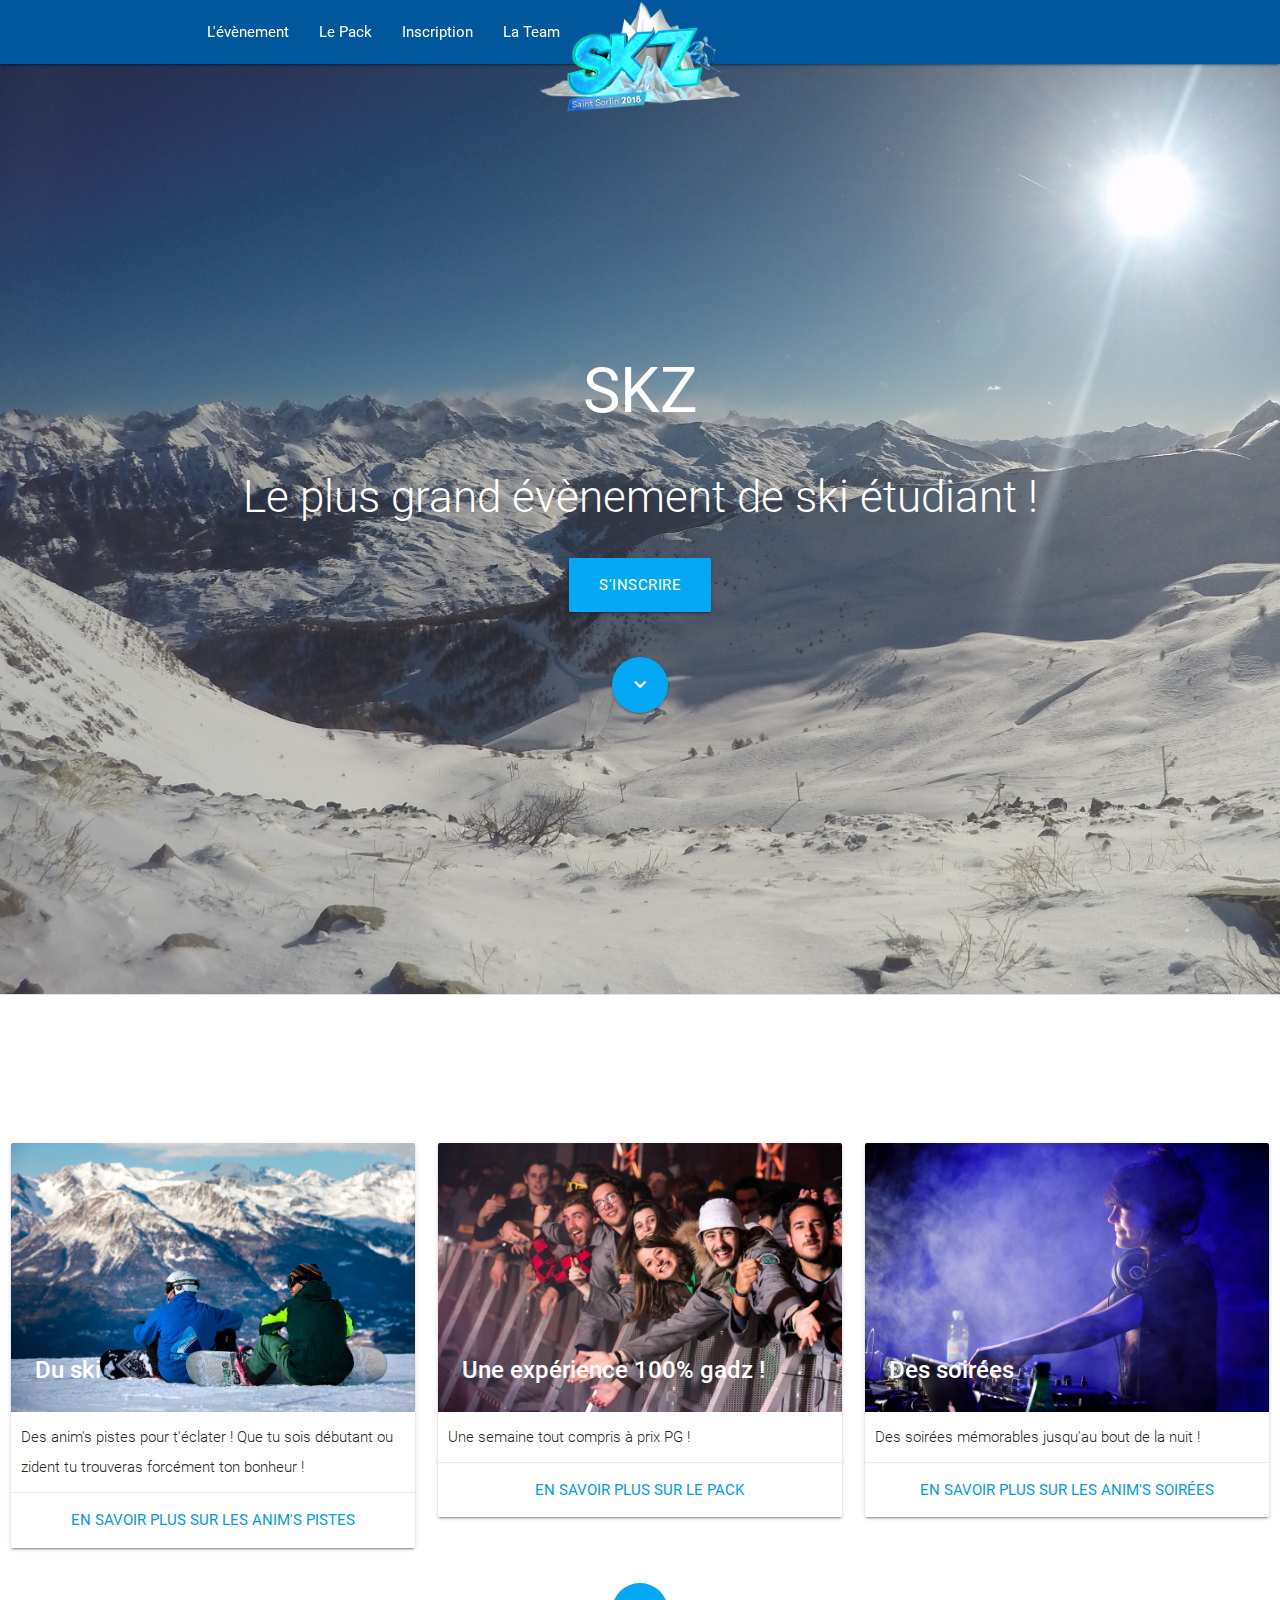
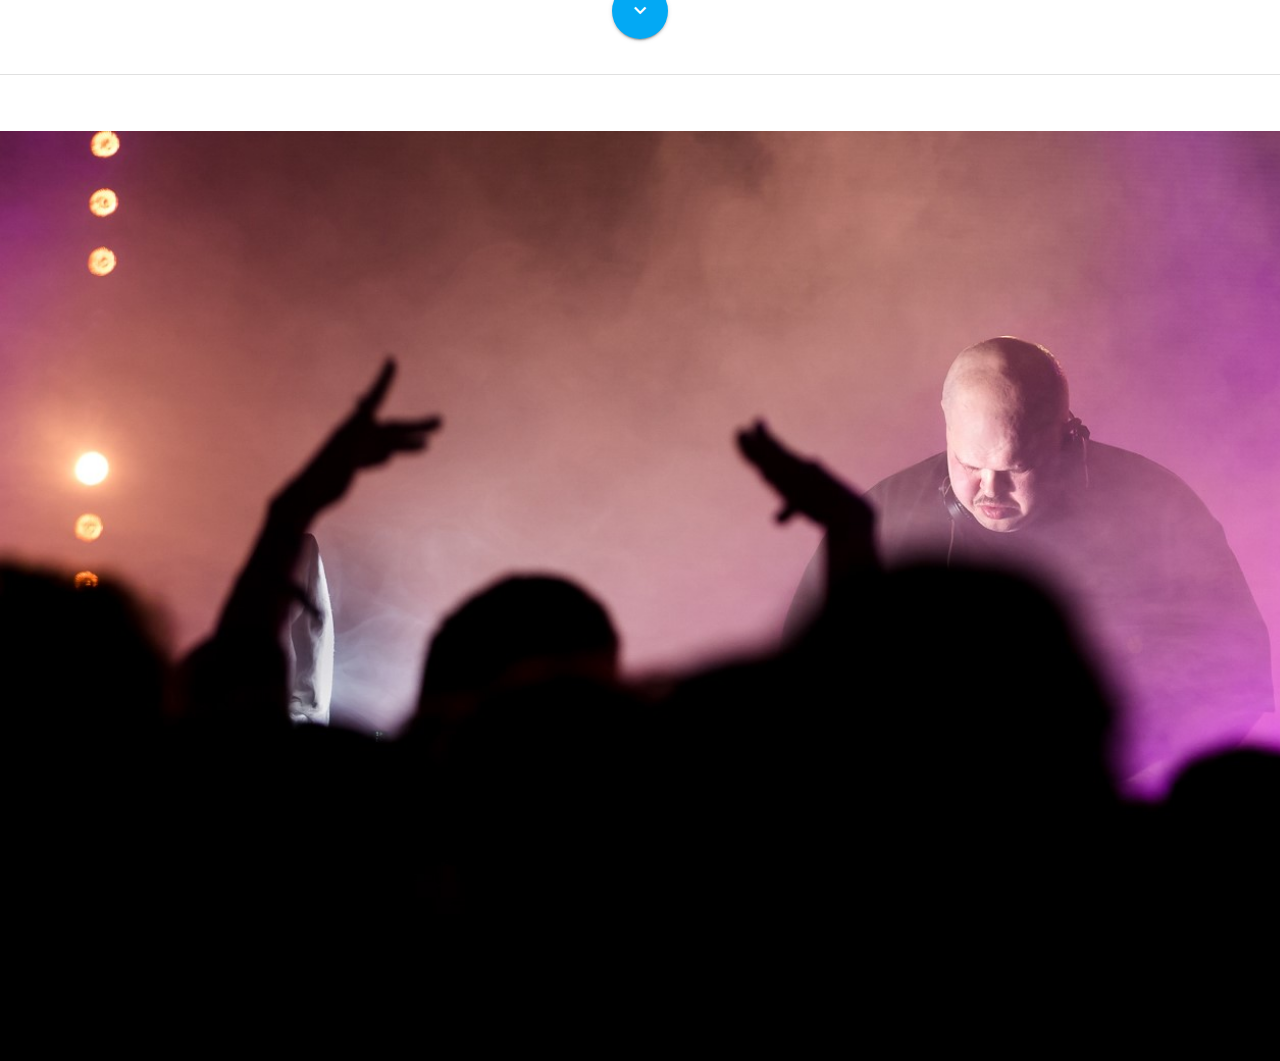
==== index.html @ 43b11288 "Add files via upload" ====
<!DOCTYPE html>
<html lang="fr">
<head>
  <meta http-equiv="Content-Type" content="text/html; charset=UTF-8"/>
  <meta name="viewport" content="width=device-width, initial-scale=1, maximum-scale=1.0, user-scalable=no"/>
  <title>Skioz'Arts</title>

  <!-- CSS  -->
  <link href="https://fonts.googleapis.com/icon?family=Material+Icons" rel="stylesheet">
  <link href="css/materialize.css" type="text/css" rel="stylesheet" media="screen,projection"/>
   <link href="css/style.css" type="text/css" rel="stylesheet" media="screen,projection"/>

</head>
<body>

	<div class="navbar-fixed hide-on-med-and-down">
	  <nav class="" role="navigation">
		<div class="nav-wrapper container">
		  <a id="logo-container" href="index.html" class="brand-logo center white-text"><img src="images/skz_2018_logo.png" height="113px"></a>
		  <ul class="hide-on-med-and-down">
			<li><a class="dropdown-button" data-activates="dropdownEvent" href="index.html">L'évènement</a></li>
			<li><a href="lepack.html">Le Pack</a></li>
			<li><a href="signin.html">Inscription</a></li>
			<li><a href="lateam.html">La Team</a></li>		
		  </ul>		  

		  
		<ul id="dropdownEvent" class="dropdown-content">
		<li><a href="evenement.html">La Station</a></li>
	  <li><a href="histoire.html">Un peu d'histoire</a></li>
	  <li><a href="pistes.html">Les Anim's Pistes</a></li>
	  <li><a href="soirees.html">Les Soirées</a></li>
	  </ul>
		</div>
	  </nav>
	</div>
<div class="navbar hide-on-large-only">
	<nav role="navigation">
		<div class="nav-wrapper container">
			<a id="logo-container" href="index.html" class="brand-logo center white-text"><img src="images/skz_2018_logo.png" height="113px"></a>
			 
			<ul id="nav-mobile" class="side-nav">
				<li><a href="index.html" class="dropdown-button" >L'évènement</a></li>
					<ul>
					<li><a href="evenement.html">La Station</a></li>
					<li><a href="histoire.html">Un peu d'histoire</a></li>
					<li><a href="pistes.html">Les Anim's Pistes</a></li>
					<li><a href="soirees.html">Les Soirées</a></li>
					</ul>
				<li><a href="lepack.html">Le Pack</a></li>
				<li><a href="signin.html">Inscription</a></li>
				<li><a href="lateam.html">La Team</a></li>
			</ul>
			<a href="#" data-activates="nav-mobile" class="button-collapse"><i class="material-icons">menu</i></a>
		</div>	
	</nav>
</div>



  <div id="firstScreen" class="section sfullscreen" >    
	
	 <div class="centrer">
	 <h1 class="header center white-text">SKZ</h1>
        <div class="row center">
          <h3 class="header col s12 light white-text">Le plus grand évènement de ski étudiant !</h3>
        </div>
        <div class="row center">
          <a href="signin.html" class="btn-large waves-effect pulse">S'inscrire</a><br><br><br>
		  <a href="#infos_generales" class="btn-large btn-floating"><i class="material-icons">keyboard_arrow_down</i></a>
        </div>
	</div>
  </div>
  
	<div class="divider" id="infos_generales"></div>
  
	<div class="section centrer">
	<div>
      <!--   Icon Section   -->
      <div class="row">
        <div class="col s12 m4">
          <div class="card">
				<div class="card-image">
					<img src="images/backgrounds/duski.jpg">
					<span class="card-title">Du ski</span>
				</div>				
				<div class="content">            
					<p class="light">Des anim's pistes pour t'éclater ! Que tu sois débutant ou zident tu trouveras forcément ton bonheur !</p>
					<a href="pistes.html">
						<div class="card-action">
						En savoir plus sur les Anim's Pistes
					</div></a>
				</div>			
			</div>
        </div>
		
		<div class="col s12 m4">
			<div class="card">
				<div class="card-image">
					<img src="images/backgrounds/soiree2.jpg">
					<span class="card-title">Une expérience 100% gadz !</span>
				</div>	
				<div class="content">
					<p class="light">Une semaine tout compris à prix PG !</p>
					<a href="lepack.html">
						<div class="card-action">
						En savoir plus sur Le Pack
					</div></a>			
				</div>
			</div>			
        </div>
		
        <div class="col s12 m4">
          <div class="card">
				<div class="card-image">
					<img src="images/backgrounds/soiree3.jpg">
					<span class="card-title">Des soirées</span>
				</div>	
				
				<div class="content">            
					<p class="light">Des soirées mémorables jusqu'au bout de la nuit !</p>
					<a href="soirees.html">
					<div class="card-action">			
						En savoir plus sur les Anim's Soirées
					</div>
					</a>
				</div>
			</div>
        </div>		
		</div>		
		<div class="row center">
			<a href="#endScreenDivider" class="btn-large btn-floating"><i class="material-icons">keyboard_arrow_down</i></a>
		</div>
		</div>	
	</div>
	<div class="divider" id="endScreenDivider" style="margin-bottom: 56px;"></div>
	
	<div  id="endScreen" class="section sfullscreen" >
	
	<div class="centrer">
		<div class="row">
			<div class="col s12">
				<iframe src="https://www.youtube.com/embed/hGpg325CkUQ?ecver=1" frameborder="0" allowfullscreen></iframe>
			</div>
		</div>	
	</div>

</div>

 
  <!--  Scripts-->
  <script src="js/jquery-2.1.1.min.js"></script>

  <script src="js/materialize.js"></script>
  <script src="js/init.js"></script>
    <script src="js/fonctions.js"></script>

  </body>
</html>
---- css/style.css ----
/* Custom Stylesheet */
/**
 * Use this file to override Materialize files so you can update
 * the core Materialize files in the future
 *
 * Made By MaterializeCSS.com
 */

nav ul a,
nav .brand-logo {
  color: #fff;
  
}

p {
  line-height: 2rem;
  margin: 10px;
}

h3{
	color: #0277bd  ;
}

h5,h6{
	color: #03a9f4 ;
}

.button-collapse {
  color: #26a69a;
}

.parallax-container {
/*min-height: 500px;*/

	position: absolute;
  color: rgba(255,255,255,.9);
	height:100%;
  overflow: hidden;

}
  .parallax-container .section {
    width: 100%;
  }

@media only screen and (max-width : 992px) {
  .parallax-container .section {
    position: absolute;
    top: 0;
  }
  
}

@media only screen and (max-width : 600px) {
  
}


footer.page-footer {
  margin: 0;
}



/*.btn, .btn-large{
	background-color: white;
	color: #aaa;
}
.btn:hover, .btn-large:hover{
	background-color: #aaa;
	color: white;
}*/

.img_top{
	position: absolute;
  top: 0;
  left: 0;
  right: 0;
  bottom: 0;
  z-index: -1;
}

.sfullscreen{
	display: flex;
}

.centrer{
	margin: auto;
}

#firstScreen{
	background: url(../images/backgrounds/montagne3.jpg);
	background-size: cover;
	margin-top: 0px;
}

.card-action:hover{
	background-color: #03a9f4;
	color: #fff;
}

.card-action{
	text-align: center;
	text-transform: uppercase;
}

.collapsible-body{
	background: rgba(255,255,255, 0.7);
}
#monpack_infos li{
	opacity: 0;
}

#endScreen{
	background: url(../images/backgrounds/soiree7.jpg);
	background-size: cover;
	margin-top: 0px;
	padding-top: 56px;
	}

.illustration{
	width:40%;
	margin-left: 30%;
	
}

.divider{
	margin-bottom: 125px;
}

.btn-border{
	border: white 2px solid;
}
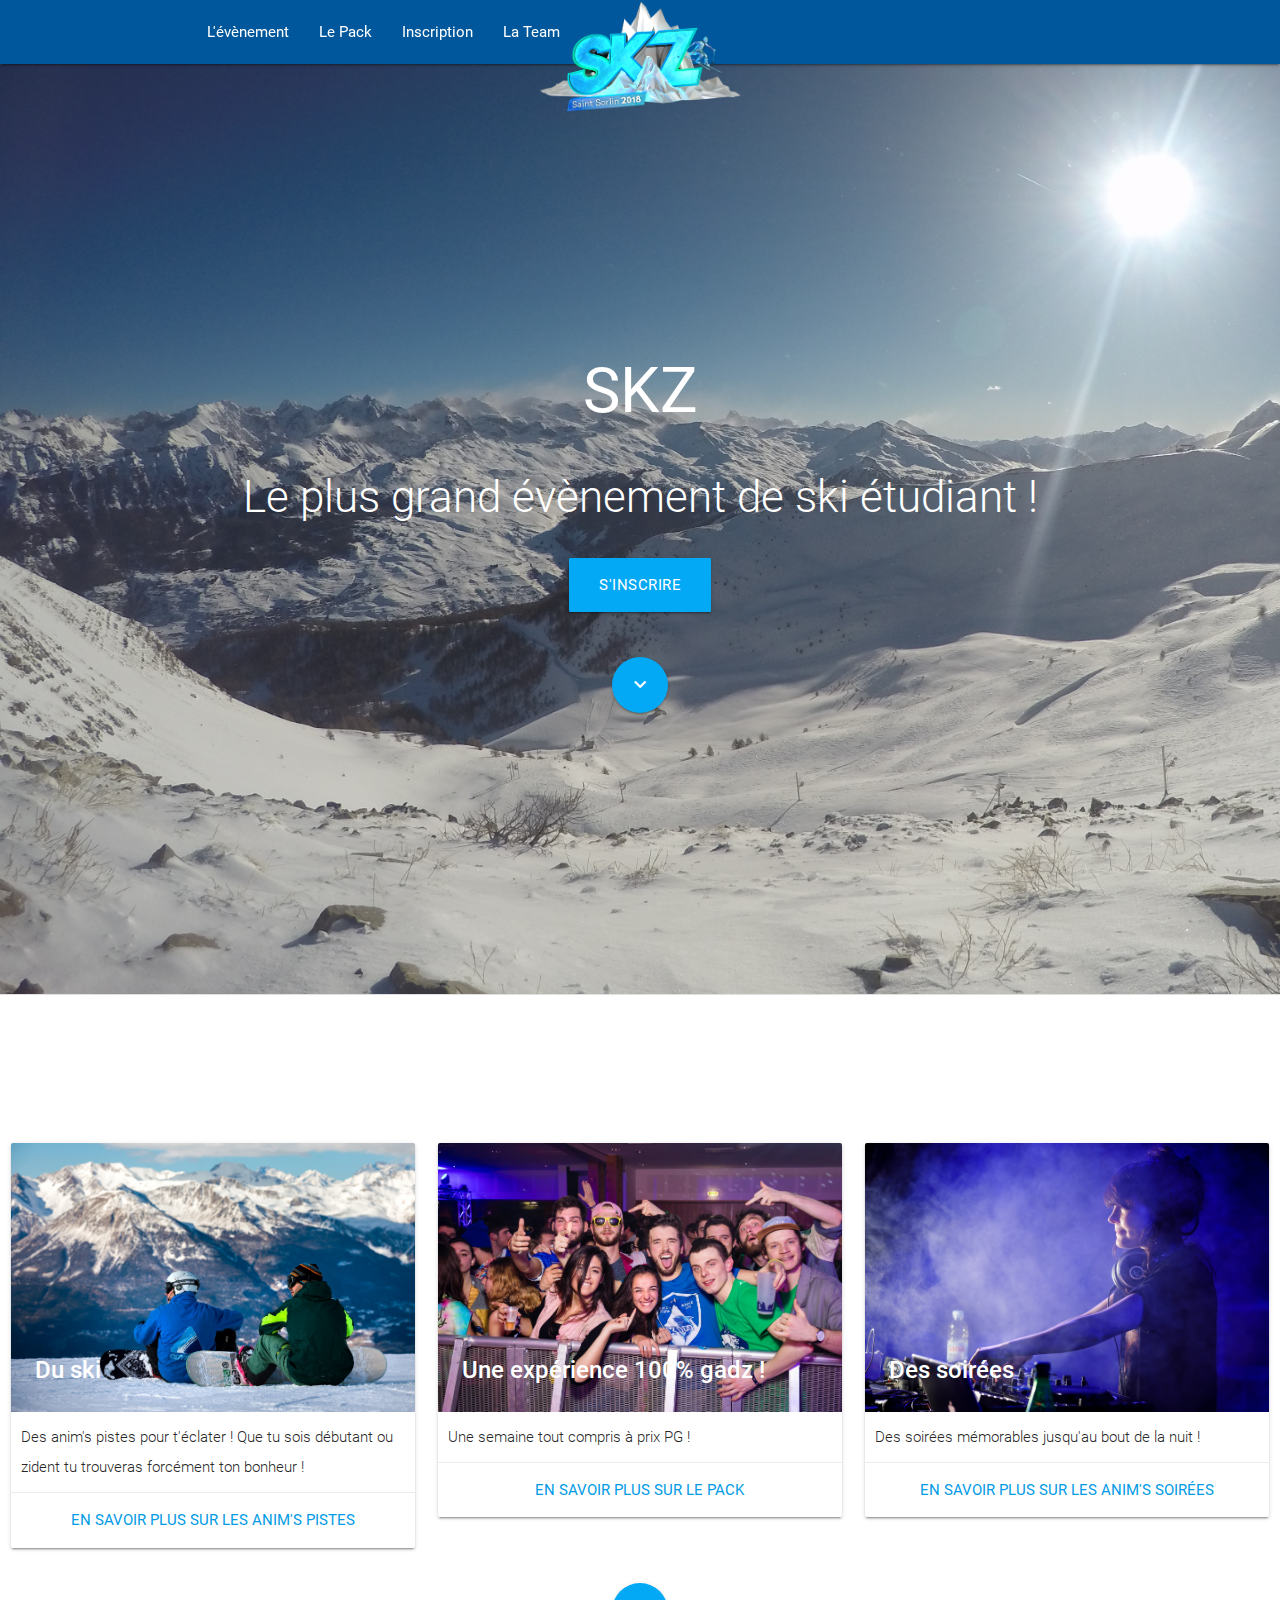
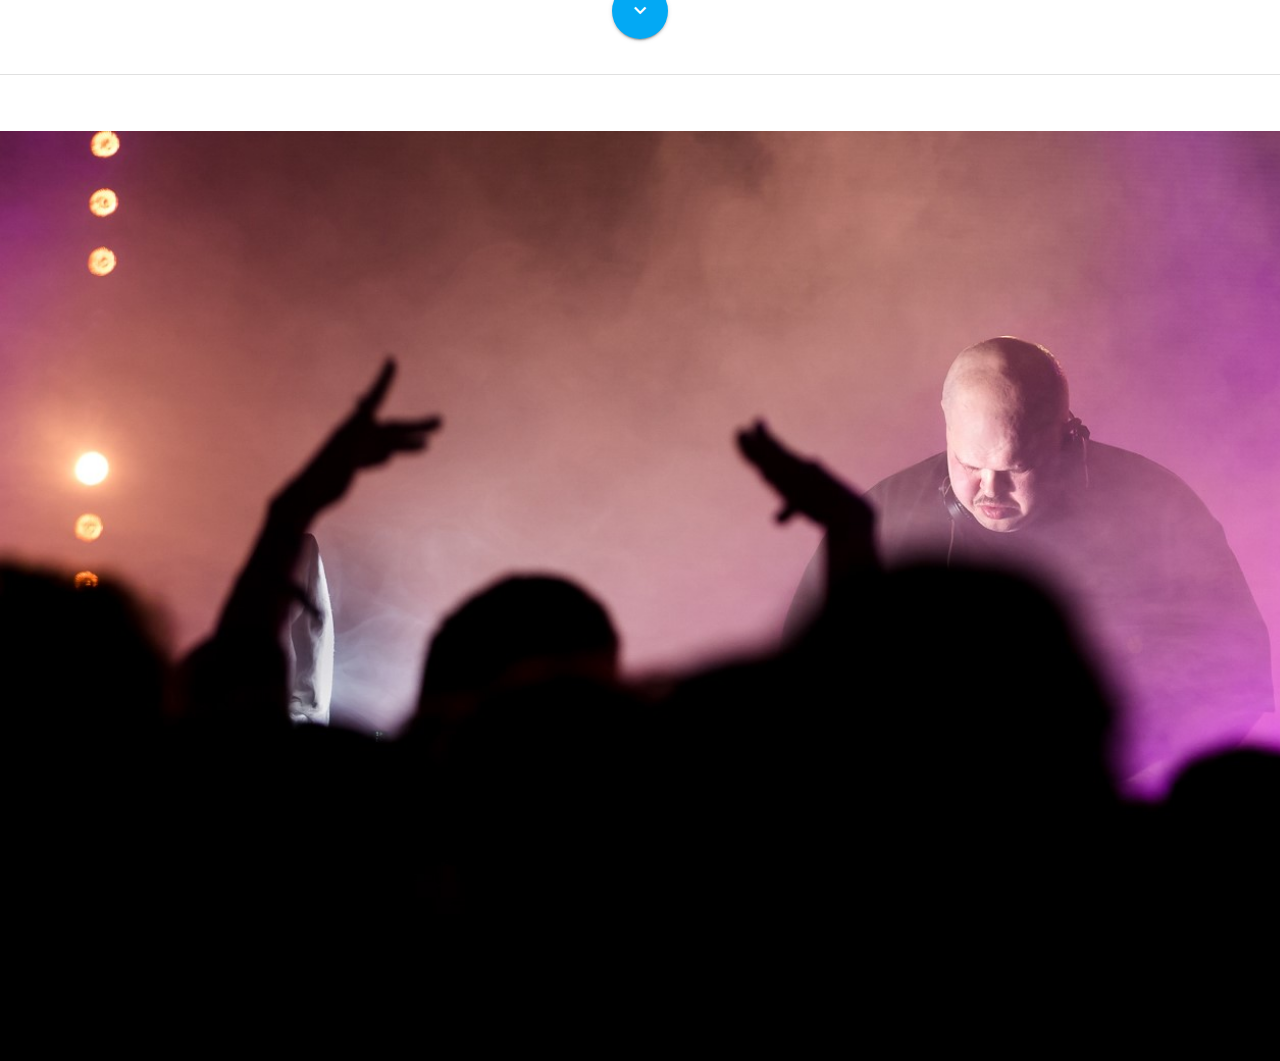
==== commit 71ac83a2: "revision pour reuns 28092017" ====
--- a/index.html
+++ b/index.html
@@ -4,6 +4,9 @@
   <meta http-equiv="Content-Type" content="text/html; charset=UTF-8"/>
   <meta name="viewport" content="width=device-width, initial-scale=1, maximum-scale=1.0, user-scalable=no"/>
   <title>Skioz'Arts</title>
+  <link rel="icon" type="image/png" href="images/favicon.png" />
+<!--[if IE]><link rel="shortcut icon" type="image/x-icon" href="favicon.ico" /><![endif]-->
+
 
   <!-- CSS  -->
   <link href="https://fonts.googleapis.com/icon?family=Material+Icons" rel="stylesheet">
@@ -21,10 +24,10 @@
 			<li><a class="dropdown-button" data-activates="dropdownEvent" href="index.html">L'évènement</a></li>
 			<li><a href="lepack.html">Le Pack</a></li>
 			<li><a href="signin.html">Inscription</a></li>
-			<li><a href="lateam.html">La Team</a></li>		
-		  </ul>		  
+			<li><a href="lateam.html">La Team</a></li>
+		  </ul>
 
-		  
+
 		<ul id="dropdownEvent" class="dropdown-content">
 		<li><a href="evenement.html">La Station</a></li>
 	  <li><a href="histoire.html">Un peu d'histoire</a></li>
@@ -38,7 +41,7 @@
 	<nav role="navigation">
 		<div class="nav-wrapper container">
 			<a id="logo-container" href="index.html" class="brand-logo center white-text"><img src="images/skz_2018_logo.png" height="113px"></a>
-			 
+
 			<ul id="nav-mobile" class="side-nav">
 				<li><a href="index.html" class="dropdown-button" >L'évènement</a></li>
 					<ul>
@@ -52,14 +55,14 @@
 				<li><a href="lateam.html">La Team</a></li>
 			</ul>
 			<a href="#" data-activates="nav-mobile" class="button-collapse"><i class="material-icons">menu</i></a>
-		</div>	
+		</div>
 	</nav>
 </div>
 
 
 
-  <div id="firstScreen" class="section sfullscreen" >    
-	
+  <div id="firstScreen" class="section sfullscreen" >
+
 	 <div class="centrer">
 	 <h1 class="header center white-text">SKZ</h1>
         <div class="row center">
@@ -71,9 +74,9 @@
         </div>
 	</div>
   </div>
-  
+
 	<div class="divider" id="infos_generales"></div>
-  
+
 	<div class="section centrer">
 	<div>
       <!--   Icon Section   -->
@@ -83,71 +86,71 @@
 				<div class="card-image">
 					<img src="images/backgrounds/duski.jpg">
 					<span class="card-title">Du ski</span>
-				</div>				
-				<div class="content">            
+				</div>
+				<div class="content">
 					<p class="light">Des anim's pistes pour t'éclater ! Que tu sois débutant ou zident tu trouveras forcément ton bonheur !</p>
 					<a href="pistes.html">
 						<div class="card-action">
 						En savoir plus sur les Anim's Pistes
 					</div></a>
-				</div>			
+				</div>
 			</div>
         </div>
-		
+
 		<div class="col s12 m4">
 			<div class="card">
 				<div class="card-image">
 					<img src="images/backgrounds/soiree2.jpg">
 					<span class="card-title">Une expérience 100% gadz !</span>
-				</div>	
+				</div>
 				<div class="content">
 					<p class="light">Une semaine tout compris à prix PG !</p>
 					<a href="lepack.html">
 						<div class="card-action">
 						En savoir plus sur Le Pack
-					</div></a>			
+					</div></a>
 				</div>
-			</div>			
+			</div>
         </div>
-		
+
         <div class="col s12 m4">
           <div class="card">
 				<div class="card-image">
 					<img src="images/backgrounds/soiree3.jpg">
 					<span class="card-title">Des soirées</span>
-				</div>	
-				
-				<div class="content">            
+				</div>
+
+				<div class="content">
 					<p class="light">Des soirées mémorables jusqu'au bout de la nuit !</p>
 					<a href="soirees.html">
-					<div class="card-action">			
+					<div class="card-action">
 						En savoir plus sur les Anim's Soirées
 					</div>
 					</a>
 				</div>
 			</div>
-        </div>		
-		</div>		
+        </div>
+		</div>
 		<div class="row center">
 			<a href="#endScreenDivider" class="btn-large btn-floating"><i class="material-icons">keyboard_arrow_down</i></a>
 		</div>
-		</div>	
+		</div>
 	</div>
 	<div class="divider" id="endScreenDivider" style="margin-bottom: 56px;"></div>
-	
+
 	<div  id="endScreen" class="section sfullscreen" >
-	
+
 	<div class="centrer">
 		<div class="row">
 			<div class="col s12">
 				<iframe src="https://www.youtube.com/embed/hGpg325CkUQ?ecver=1" frameborder="0" allowfullscreen></iframe>
 			</div>
-		</div>	
+		</div>
 	</div>
 
 </div>
 
- 
+
   <!--  Scripts-->
   <script src="js/jquery-2.1.1.min.js"></script>
 
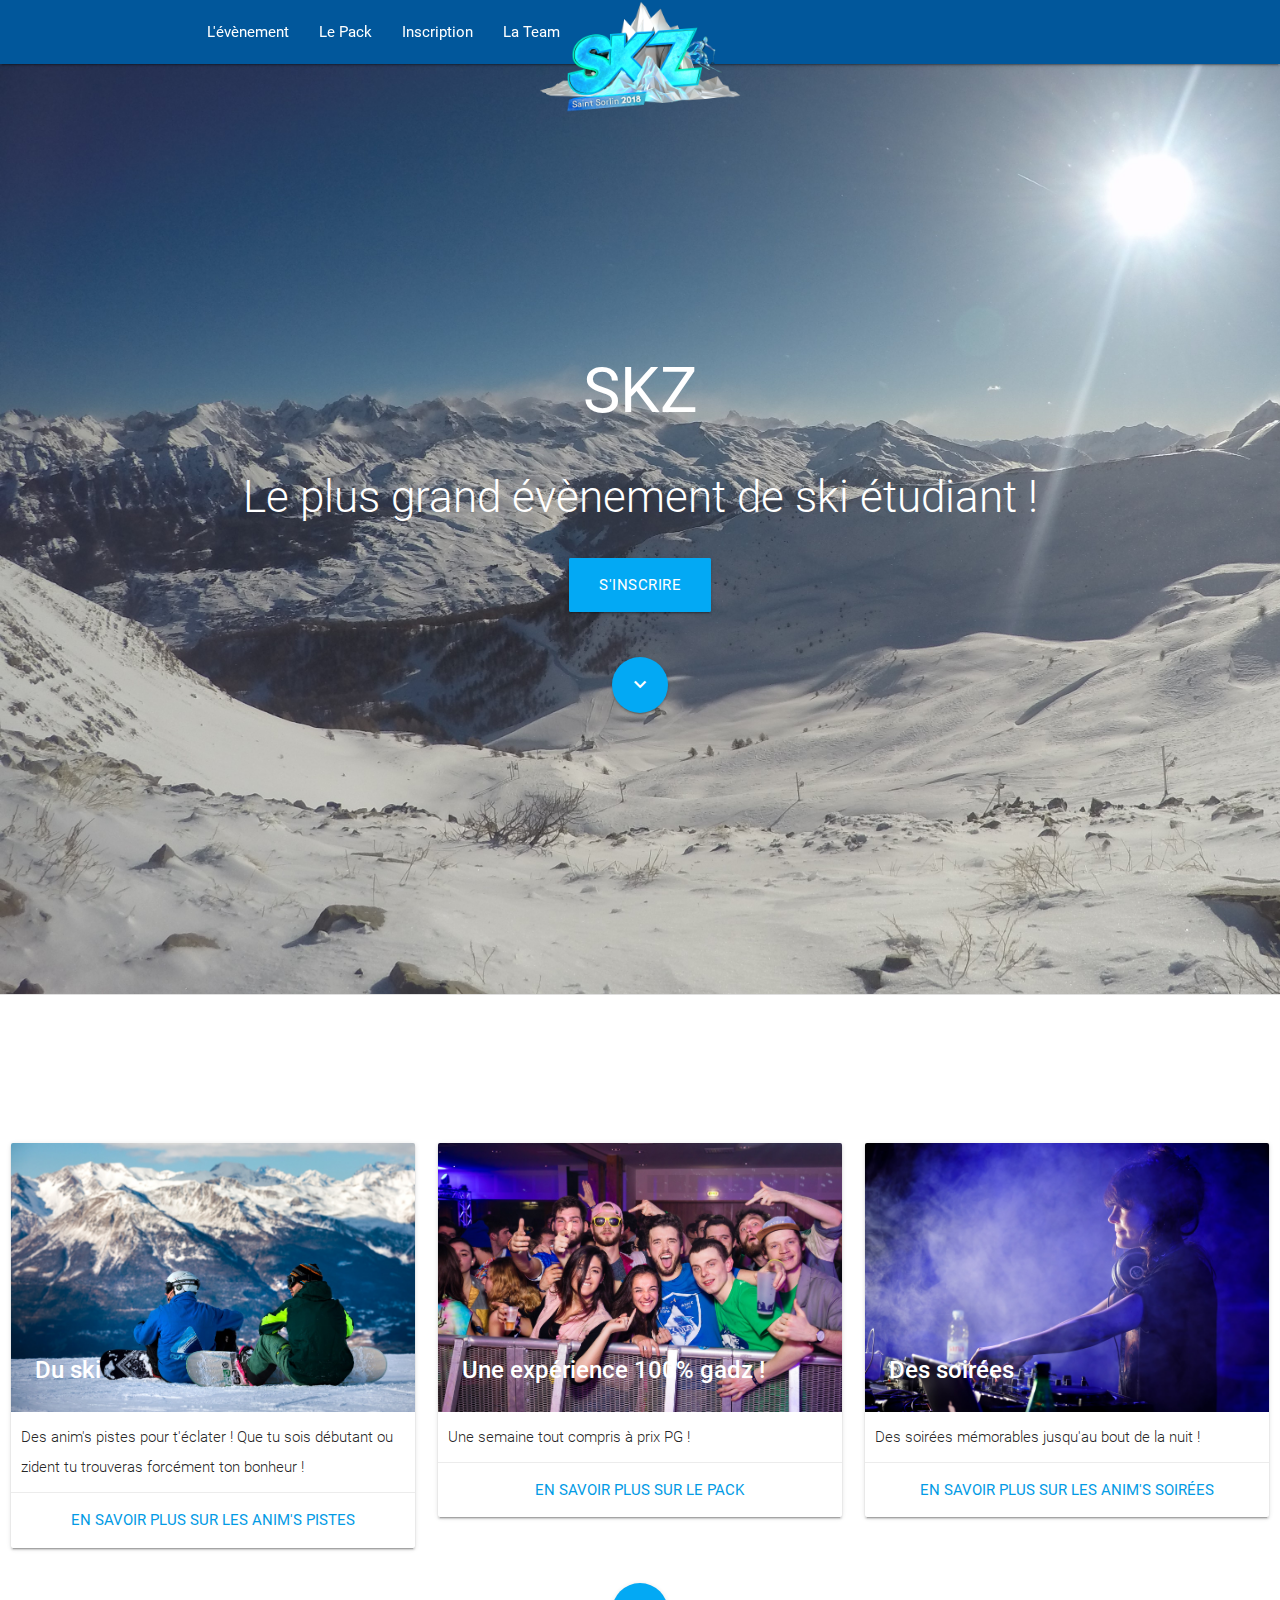
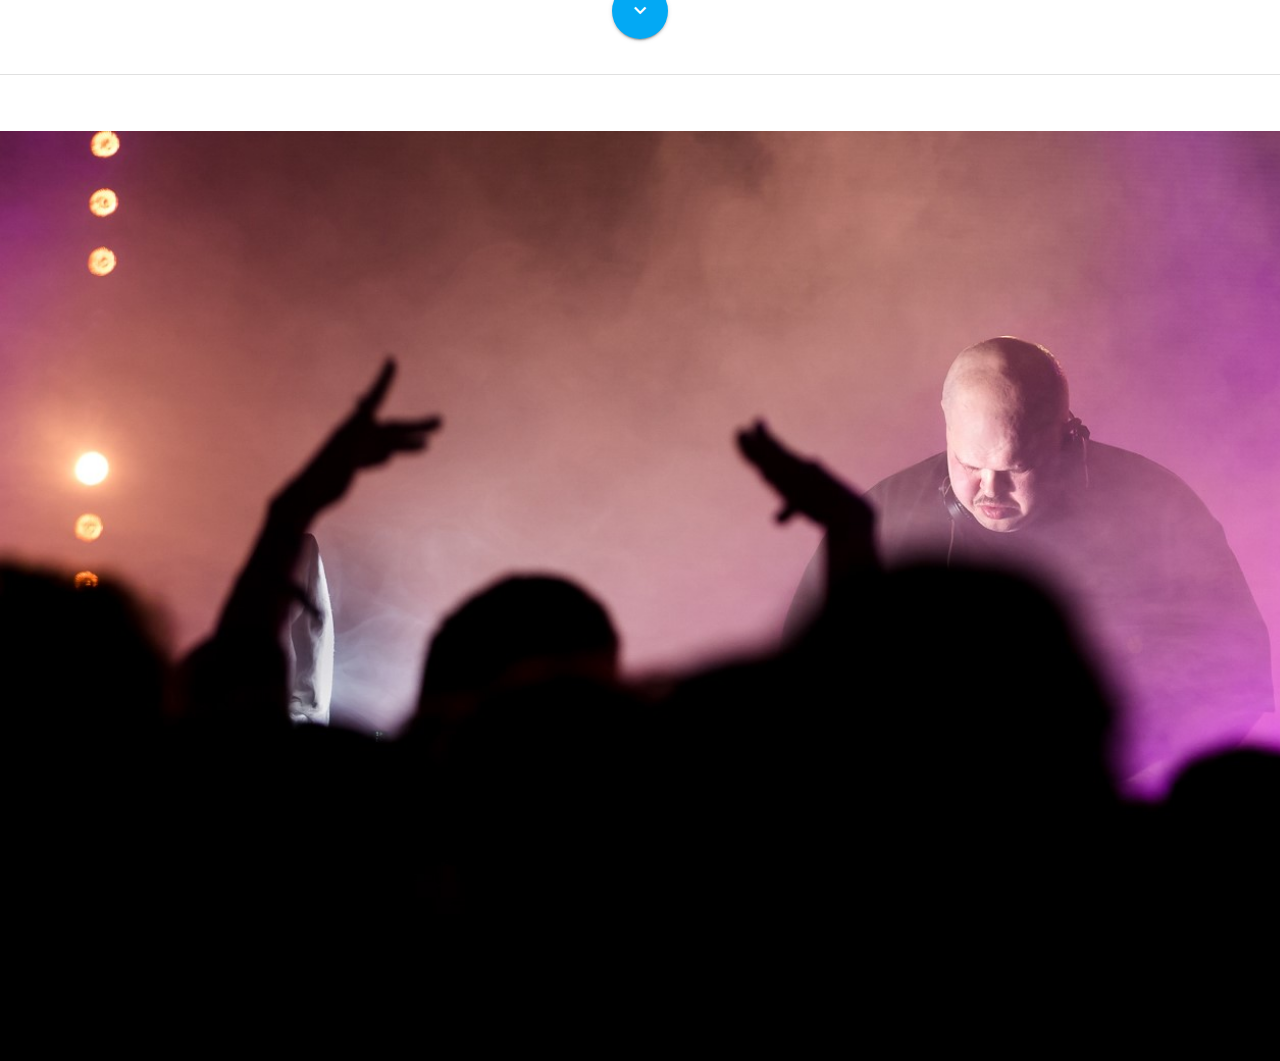
==== commit 1bad779d: "team en cours + teaser + signin en cours" ====
--- a/index.html
+++ b/index.html
@@ -143,7 +143,7 @@
 	<div class="centrer">
 		<div class="row">
 			<div class="col s12">
-				<iframe src="https://www.youtube.com/embed/hGpg325CkUQ?ecver=1" frameborder="0" allowfullscreen></iframe>
+                <iframe src="https://www.youtube.com/embed/s98gCyRsKWc?rel=0" frameborder="0" allowfullscreen></iframe>
 			</div>
 		</div>
 	</div>
--- a/css/style.css
+++ b/css/style.css
@@ -9,7 +9,7 @@
 nav ul a,
 nav .brand-logo {
   color: #fff;
-  
+
 }
 
 p {
@@ -47,11 +47,11 @@
     position: absolute;
     top: 0;
   }
-  
+
 }
 
 @media only screen and (max-width : 600px) {
-  
+
 }
 
 
@@ -81,6 +81,7 @@
 
 .sfullscreen{
 	display: flex;
+    min-height: 100vh;
 }
 
 .centrer{
@@ -120,13 +121,31 @@
 .illustration{
 	width:40%;
 	margin-left: 30%;
-	
+
 }
 
 .divider{
 	margin-bottom: 125px;
 }
 
+@media only screen and (max-width: 992px) {
+    .divider{
+        margin: 125px 0;
+    }
+}
+
 .btn-border{
 	border: white 2px solid;
-}+}
+
+.table-of-contents{
+    font-size: 12px;
+}
+
+#choix_masque{
+    display: none;
+}
+
+.large-row{
+    min-width: 700px;
+}
